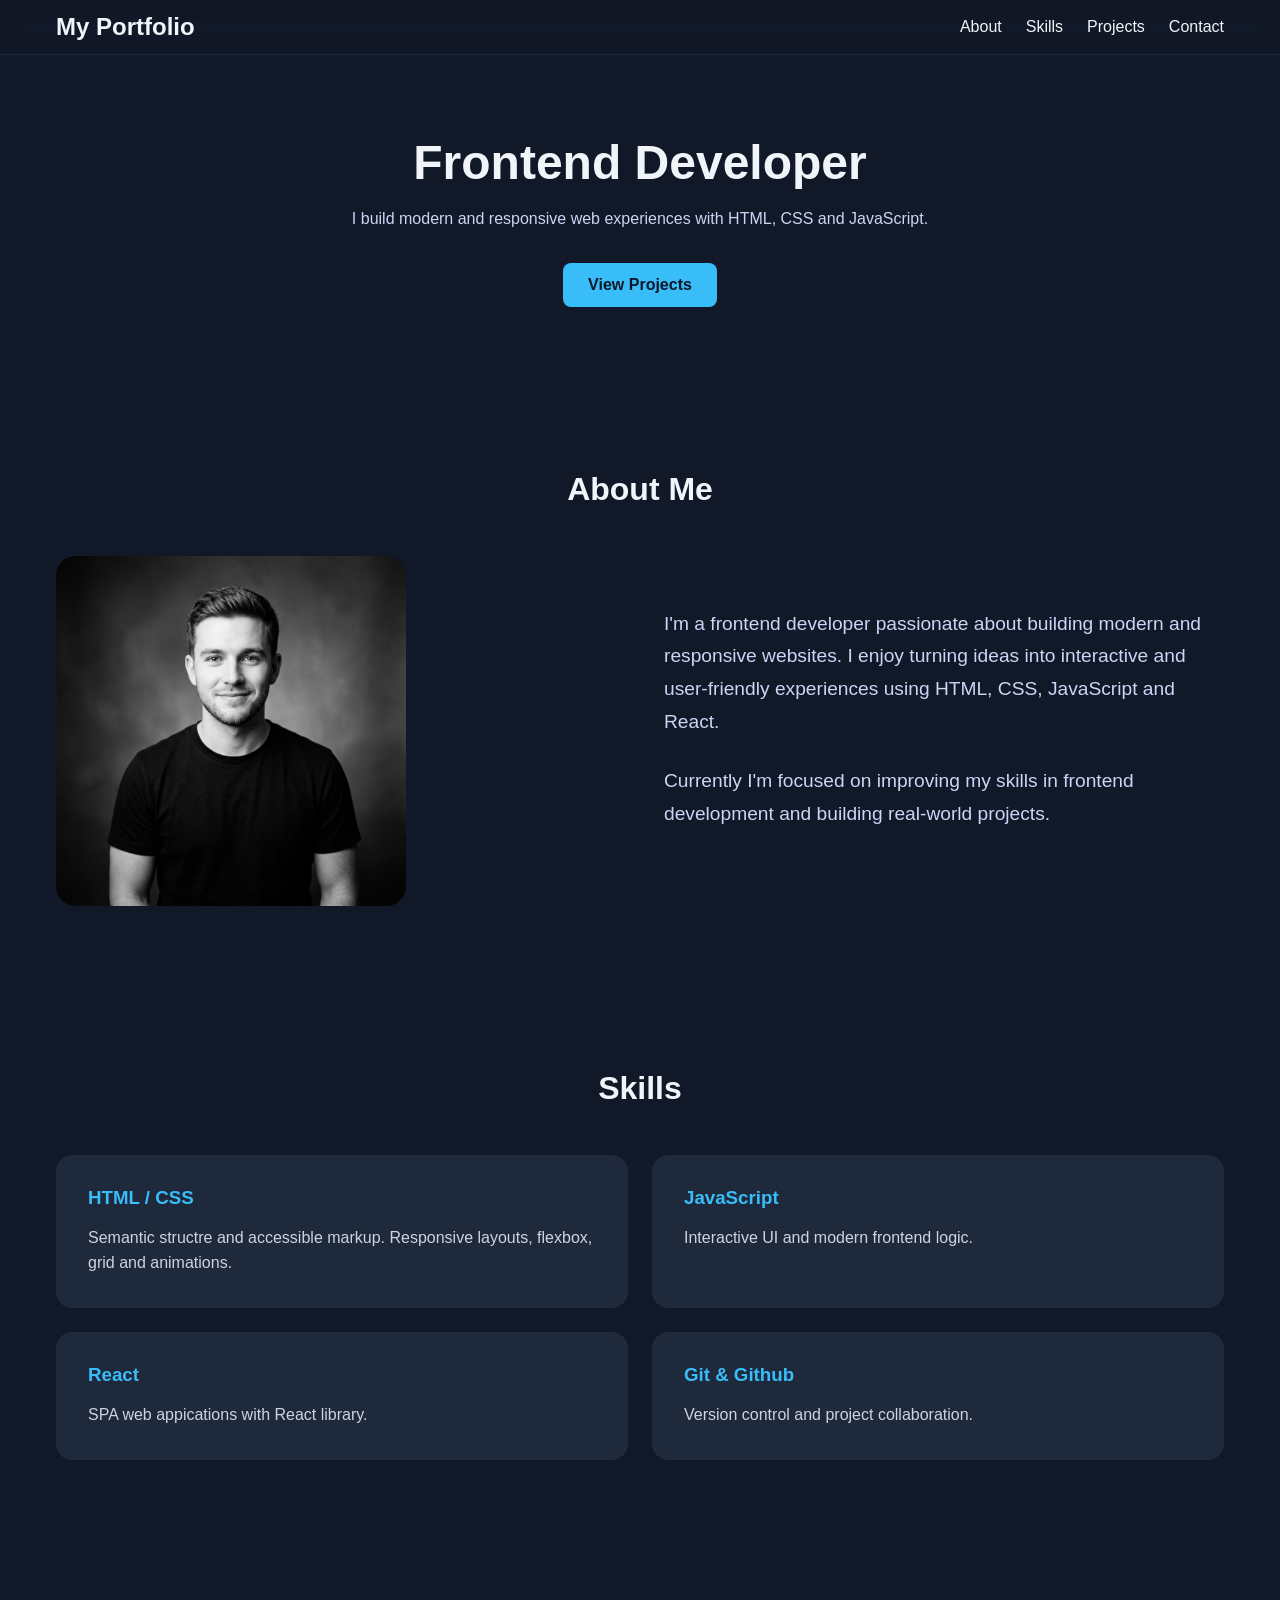
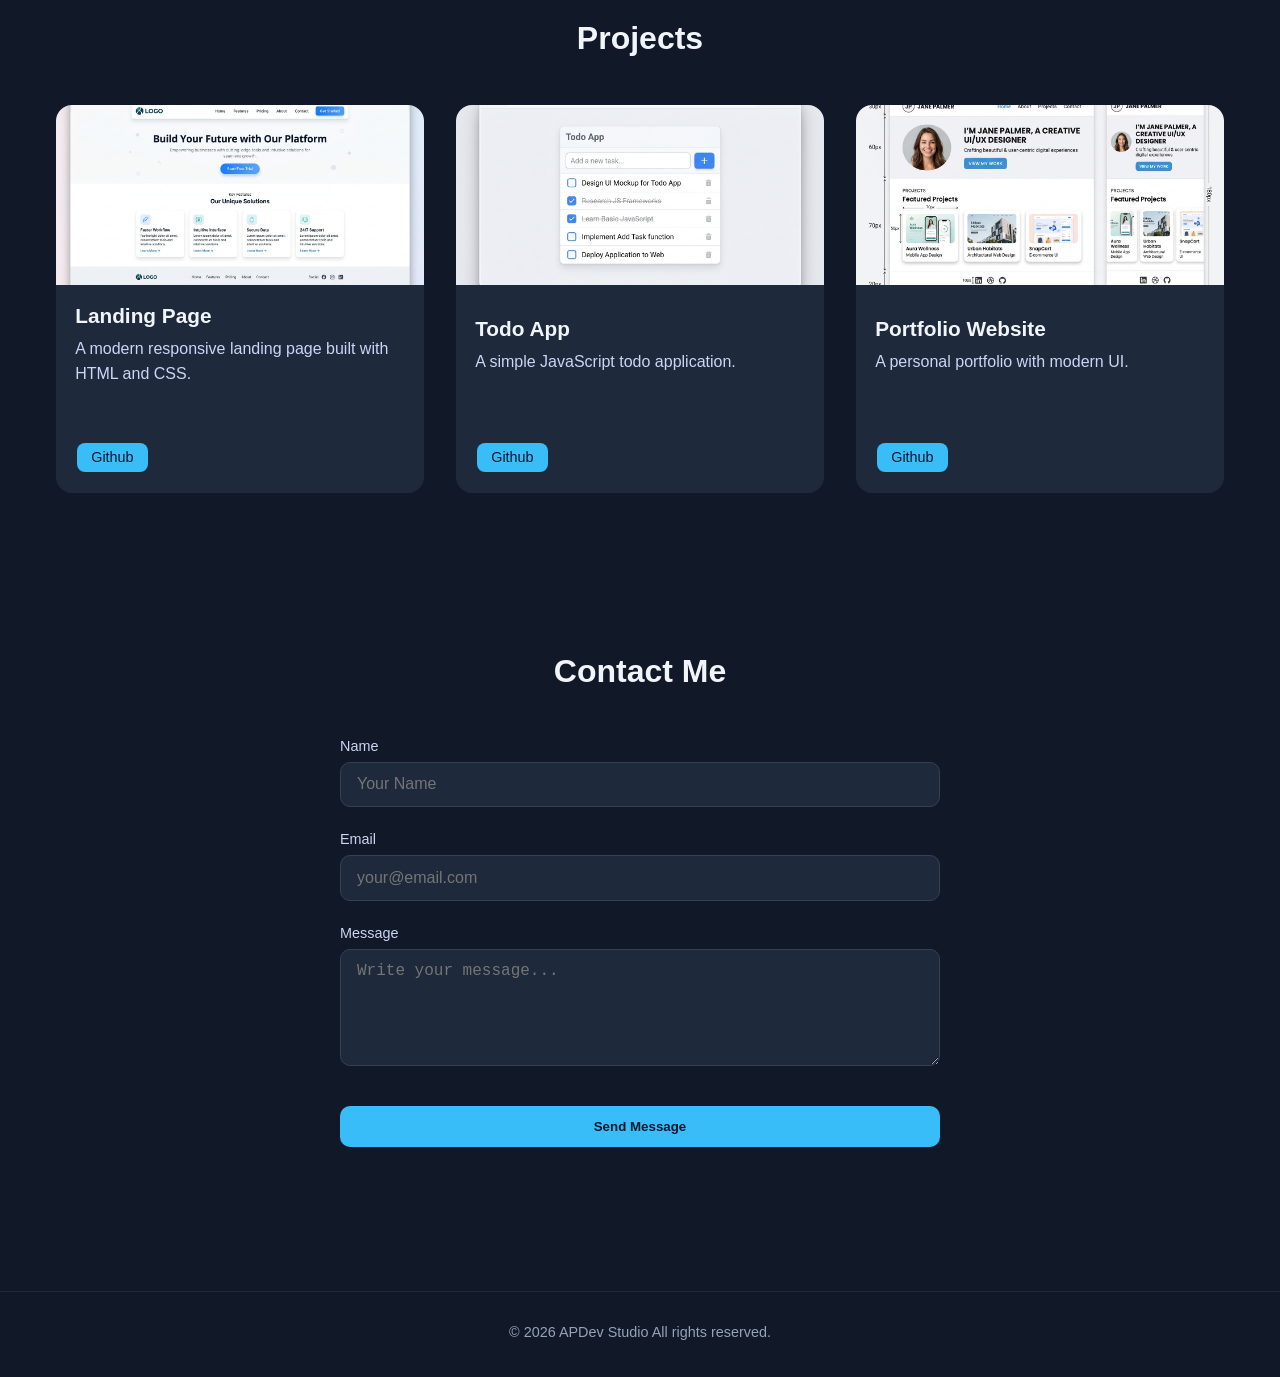
==== index.html @ f64de382 "initial commit" ====
<!DOCTYPE html>
<html>
  <head>
    <meta name="viewport" content="width=device-width, initial-scale=1.0" />
    <link rel="stylesheet" href="style.css" />
    <title>Portfolio</title>
  </head>

  <body>
    <header>
      <div class="container">
        <nav class="navbar">
          <h1 class="logo">My Portfolio</h1>

          <ul class="nav-links" id="nav-links">
            <li><a href="#about">About</a></li>
            <li><a href="#skills">Skills</a></li>
            <li><a href="#projects">Projects</a></li>
            <li><a href="#contact">Contact</a></li>
          </ul>

          <div class="menu-toggle" id="menu-toggle">☰</div>
        </nav>
      </div>
    </header>

    <main>
      <section id="hero" class="hero">
        <div class="container">
          <div class="hero-content">
            <h2>Frontend Developer</h2>

            <p>
              I build modern and responsive web experiences with HTML, CSS and
              JavaScript.
            </p>

            <a href="#projects" class="btnHero">View Projects</a>
          </div>
        </div>
      </section>

      <section id="about" class="about reveal">
        <div class="container">
          <h2 class="section-title">About Me</h2>

          <div class="about-content">
            <div class="about-text">
              <p>
                I'm a frontend developer passionate about building modern and
                responsive websites. I enjoy turning ideas into interactive and
                user-friendly experiences using HTML, CSS, JavaScript and React.
              </p>

              <p>
                Currently I'm focused on improving my skills in frontend
                development and building real-world projects.
              </p>
            </div>

            <div class="about-image">
              <img src="images/profile.png" alt="profile" />
            </div>
          </div>
        </div>
      </section>

      <section id="skills" class="skills reveal">
        <div class="container">
          <h2 class="section-title">Skills</h2>

          <div class="skills-grid">
            <div class="skill-card">
              <h3>HTML / CSS</h3>
              <p>
                Semantic structre and accessible markup. Responsive layouts,
                flexbox, grid and animations.
              </p>
            </div>
            <div class="skill-card">
              <h3>JavaScript</h3>
              <p>Interactive UI and modern frontend logic.</p>
            </div>
            <div class="skill-card">
              <h3>React</h3>
              <p>SPA web appications with React library.</p>
            </div>
            <div class="skill-card">
              <h3>Git & Github</h3>
              <p>Version control and project collaboration.</p>
            </div>
          </div>
        </div>
      </section>

      <section id="projects" class="projects reveal">
        <div class="container">
          <h2 class="section-title">Projects</h2>

          <div class="projects-grid">
            <div class="project-card">
              <img src="images/project1.png" alt="project1" />

              <div class="project-content">
                <h3>Landing Page</h3>
                <p>A modern responsive landing page built with HTML and CSS.</p>
              </div>

              <div class="project-link">
                <a href="#">Github</a>
              </div>
            </div>
            <div class="project-card">
              <img src="images/project2.png" alt="project2" />

              <div class="project-content">
                <h3>Todo App</h3>
                <p>A simple JavaScript todo application.</p>
              </div>

              <div class="project-link">
                <a href="#">Github</a>
              </div>
            </div>
            <div class="project-card">
              <img src="images/project3.png" alt="project3" />

              <div class="project-content">
                <h3>Portfolio Website</h3>
                <p>A personal portfolio with modern UI.</p>
              </div>

              <div class="project-link">
                <a href="#">Github</a>
              </div>
            </div>
          </div>
        </div>
      </section>

      <section id="contact" class="contact reveal">
        <div class="container">
          <h2 class="section-title">Contact Me</h2>

          <form class="contact-form">
            <div class="form-group">
              <label for="name">Name</label>
              <input type="text" id="name" placeholder="Your Name" required />
            </div>

            <div class="form-group">
              <label for="email">Email</label>
              <input
                type="email"
                id="email"
                placeholder="your@email.com"
                required
              />
            </div>

            <div class="form-group">
              <label for="message">Message</label>
              <textarea
                id="message"
                rows="5"
                placeholder="Write your message..."
                required
              ></textarea>
            </div>

            <button type="submit" class="btnForm">Send Message</button>
          </form>
        </div>
      </section>
    </main>

    <footer class="footer">
      <div class="container">
        <p class="copyright">
          © 2026 <a href="">APDev Studio</a> All rights reserved.
        </p>
      </div>
    </footer>

    <script src="app.js"></script>
  </body>
</html>
---- style.css ----
* {
  margin: 0;
  padding: 0;
  box-sizing: border-box;
}

html {
  scroll-behavior: smooth;
}

body {
  background-color: #111827;
  color: #f1f5f9;
  font-family: Arial, Helvetica, sans-serif;
  min-height: 100vh;
}

header {
  padding: 1rem 0;
  position: sticky;
  top: 0;
  left: 0;
  width: 100%;
  z-index: 1000;
  background-color: #111827 rgba(17, 24, 39, 0.8);
  border-bottom: 1px solid #1e293b;
  padding: 0.8rem 0;
  backdrop-filter: blur(10px);
}

section {
  scroll-margin-top: 80px;
}

a {
  text-decoration: none;
  color: inherit;
}

ul {
  list-style: none;
  padding: 0;
  margin: 0;
}

input:-webkit-autofill,
input:-webkit-autofill:hover,
input:-webkit-autofill:focus {
  -webkit-box-shadow: 0 0 0 1000px #1e293b inset;
  -webkit-text-fill-color: #f1f5f9;
}

.container {
  margin: 0 auto;
  width: 100%;
  max-width: 1200px;
  padding-inline: 1rem;
}

.navbar {
  display: flex;
  justify-content: space-between;
  align-items: center;
}

.nav-links {
  display: flex;
  gap: 1.5rem;
}

.nav-links a {
  transition: color 0.3s ease-out;
}

.nav-links a:hover {
  color: #38bdf8;
}

.nav-links a.active {
  color: #38bdf8;
}

.menu-toggle {
  display: none;
  transition: transform 0.3s ease;
}

.menu-toggle:active {
  transform: scale(0.8);
}

@media (max-width: 768px) {
  .menu-toggle {
    display: block;
  }

  .nav-links {
    position: absolute;
    top: 80px;
    right: 20px;

    background: rgba(30, 41, 59, 0.9);
    backdrop-filter: blur(12px);
    border: 1px solid rgba(255, 255, 255, 0.1);

    flex-direction: column;
    width: 220px;
    padding: 1.5rem;
    gap: 0.5rem;
    border-radius: 20px;
    box-shadow: 0 10px 30px rgba(0, 0, 0, 0.5);

    opacity: 0;
    visibility: hidden;
    transform: translateY(-20px) scale(0.95);
    transition: all 0.4s cubic-bezier(0.175, 0.885, 0.32, 1.275);
    pointer-events: none;
  }

  .nav-links.active {
    opacity: 1;
    visibility: visible;
    transform: translateY(0) scale(1);
    pointer-events: auto;
  }

  .nav-links li {
    width: 100%;
  }

  .nav-links li a {
    padding: 12px 15px;
    border-radius: 12px;
    display: block;
    width: 100%;
    transition: all 0.3s ease;
  }

  .nav-links li a:hover {
    background: rgba(56, 189, 248, 0.15);
    color: #38bdf8;
    padding-right: 25px;
  }
}

.hero {
  padding: 5rem 0;
}

.hero h2 {
  font-size: 3rem;
  margin-bottom: 1rem;
}

.hero p {
  max-width: 600px;
  margin: 0 auto 2rem;
  color: #cbd5f5;
  line-height: 1.6;
}

.hero-content {
  text-align: center;
}

.btnHero {
  display: inline-block;
  padding: 0.8rem 1.6rem;
  background: #38bdf8;
  color: #0f172a;
  border-radius: 8px;
  font-weight: 600;
  transition: all 0.2s ease-in-out;
  position: relative;
  overflow: hidden;
}

.btnHero:hover {
  background: #0ea5e9;
  transform: scale(1.03);
}

.btnHero::after {
  content: '';
  position: absolute;
  width: 0;
  height: 0;
  background: rgba(255, 255, 255, 0.4);
  border-radius: 20%;
  top: 50%;
  left: 50%;
  transform: translate(-50%, -50%);
  transition: width 0.3s ease, height 0.3s ease;
}

.btnHero:active::after {
  width: 300px;
  height: 300px;
}

.section-title {
  font-size: 2rem;
  text-align: center;
  margin-bottom: 3rem;
}

.about {
  padding: 5rem 0;
}

.about-content {
  display: flex;
  flex-direction: row-reverse;
  align-items: center;
  gap: 3rem;
}

@media (max-width: 768px) {
  .about-content {
    flex-direction: column;
    text-align: center;
  }

  .about-image img {
    max-width: 250px;
  }
}

.about-text {
  flex: 1;
}

.about-text p {
  color: #cbd5f5;
  line-height: 1.7;
  margin-bottom: 1.7rem;
  font-size: 1.2rem;
  transition: transform 0.3s ease-out;
}

.about-text p:hover {
  transform: scale(1.03);
}

.about-image {
  flex: 1;
}

.about-image img {
  width: 100%;
  max-width: 350px;
  border-radius: 20px;
  object-fit: cover;
  transition: transform 0.3s ease-out;
}

.about-image img:hover {
  transform: scale(1.03);
}

.skills {
  padding: 5rem 0;
}

.skills-grid {
  display: grid;
  grid-template-columns: repeat(2, 1fr);
  gap: 1.5rem;
}

.skill-card {
  background: #1e293b;
  padding: 2rem;
  border-radius: 16px;
  transition: transform 0.3s ease, background 0.3s ease;
}

.skill-card:hover {
  transform: translate(-8px);
  background: #334155;
}

.skill-card h3 {
  margin-bottom: 1rem;
  color: #38bdf8;
}

.skill-card p {
  color: #cbd5e1;
  line-height: 1.6;
}

.projects {
  padding: 5rem 0;
}

.projects-grid {
  display: grid;
  grid-template-columns: repeat(auto-fill, minmax(280px, 1fr));
  gap: 2rem;
}

.project-card {
  display: flex;
  flex-direction: column;
  justify-content: space-between;
  background: #1e293b;
  border-radius: 16px;
  overflow: hidden;
  transition: transform 0.3s ease, background 0.3s ease;
}

.project-card:hover {
  transform: translateY(-10px);
  background: #334155;
}

.project-card img {
  width: 100%;
  height: 180px;
  object-fit: cover;
  transition: transform 0.4s ease;
}

.project-card img:hover {
  transform: scale(1.06);
}

.project-content {
  padding: 1.2rem;
}

.project-content h3 {
  font-size: 1.3rem;
  margin-bottom: 0.5rem;
}

.project-content p {
  color: #cbd5f5;
  line-height: 1.6;
  margin-bottom: 1rem;
}

.project-link {
  padding: 1.3rem;
  display: flex;
  gap: 1rem;
}

.project-link a {
  font-size: 0.9rem;
  padding: 0.4rem 0.9rem;
  border-radius: 8px;
  background: #38bdf8;
  color: #0f172a;
  transition: transform 0.2s ease, background 0.2s ease;
}

.project-link a:hover {
  background: #0ea5e9;
  transform: scale(1.04);
}

.contact {
  padding: 5rem 0;
}

.contact-form {
  max-width: 600px;
  margin: 0 auto;
}

.form-group {
  margin-bottom: 1.5rem;
  display: flex;
  flex-direction: column;
}

.form-group label {
  margin-bottom: 0.5rem;
  font-size: 0.9rem;
  color: #cbd5f5;
}

.form-group input,
.form-group textarea {
  padding: 0.8rem 1rem;
  border-radius: 10px;
  border: 1px solid #334155;
  background: #1e293b;
  color: #f1f5f9;
  font-size: 1rem;
  outline: none;
  transition: border 0.2s ease, box-shadow 0.2s ease;
}

.form-group input:focus,
.form-group textarea:focus {
  border-color: #38bdf8;
  box-shadow: 0 0 0 3px rgba(56, 189, 248, 0.2);
}

.form-group input:hover:not(:focus),
.form-group textarea:hover:not(:focus) {
  border-color: #475569;
  box-shadow: 0 0 6px rgba(56, 189, 248, 0.3);
}

.btnForm {
  display: inline-block;
  padding: 0.8rem 1.5rem;
  background: #38bdf8;
  color: #0f172a;
  border-radius: 10px;
  font-weight: 600;
  border: none;
  cursor: pointer;
  transition: transform 0.2s ease, background 0.2s ease;
  border: none;
  cursor: pointer;
  width: 100%;
  margin-top: 1rem;
}

.btnForm:hover {
  background: #0ea5e9;
  transform: scale(1.02);
}

.footer {
  padding: 2rem 0;
  border-top: 1px solid #1e293b;
  margin-top: 4rem;
}

.footer .container {
  text-align: center;
}

.copyright {
  color: #94a3b8;
  font-size: 0.9rem;
}

.reveal {
  opacity: 0;
  transform: translateY(40px);
  transition: all 0.6s ease;
}

.reveal.active {
  opacity: 1;
  transform: translateY(0);
}
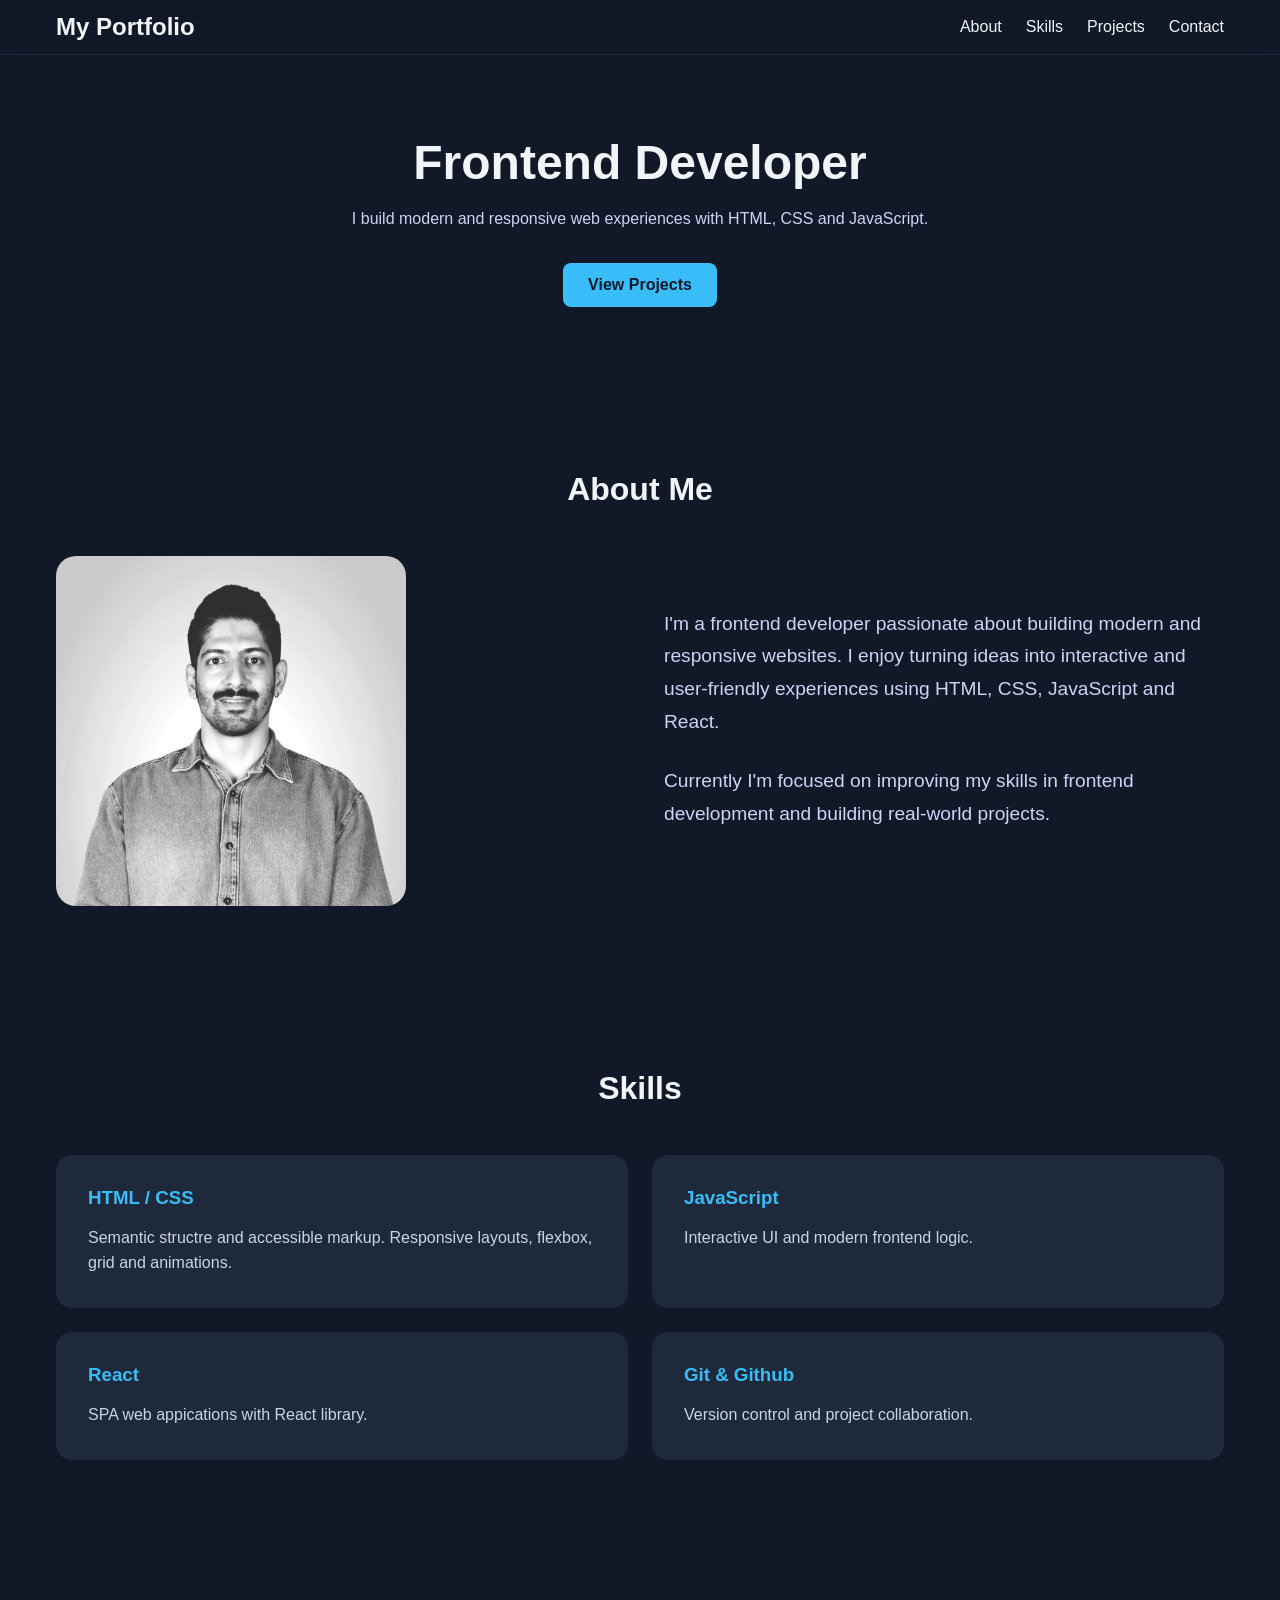
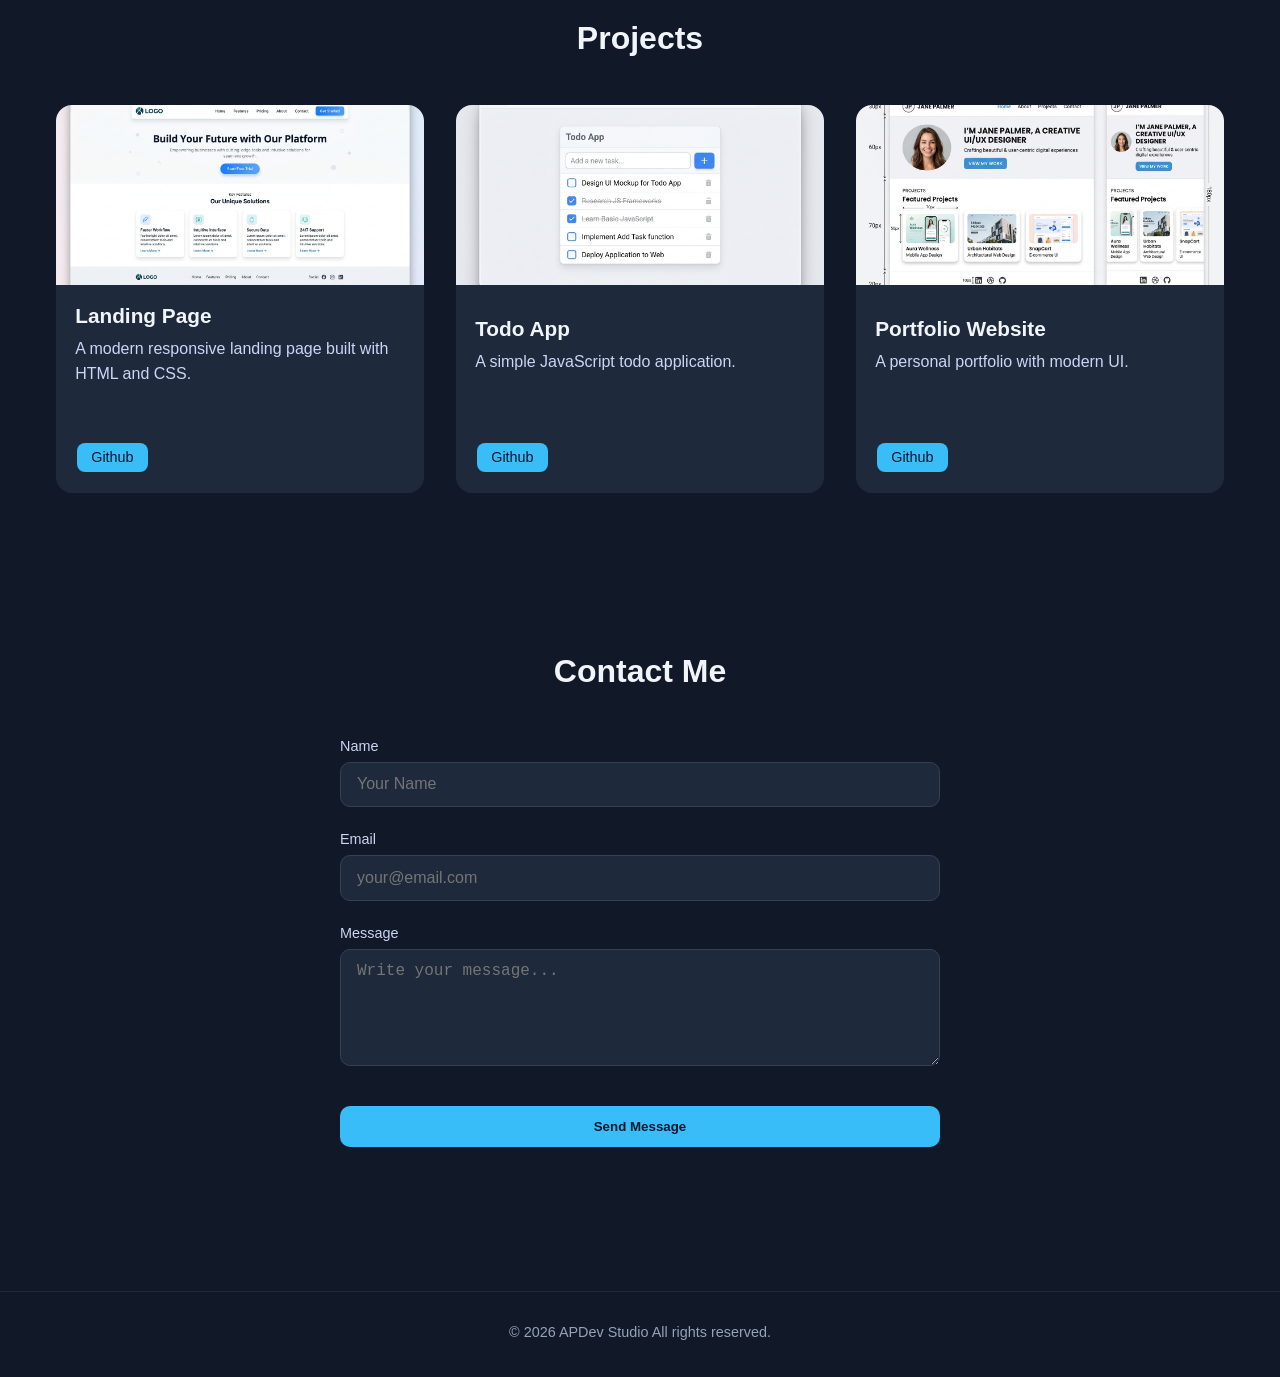
==== commit 6e7160bc: "trigger rebuild" ====
--- a/index.html
+++ b/index.html
@@ -3,6 +3,7 @@
   <head>
     <meta name="viewport" content="width=device-width, initial-scale=1.0" />
     <link rel="stylesheet" href="style.css" />
+    <meta charset="UTF-8" />
     <title>Portfolio</title>
   </head>
 
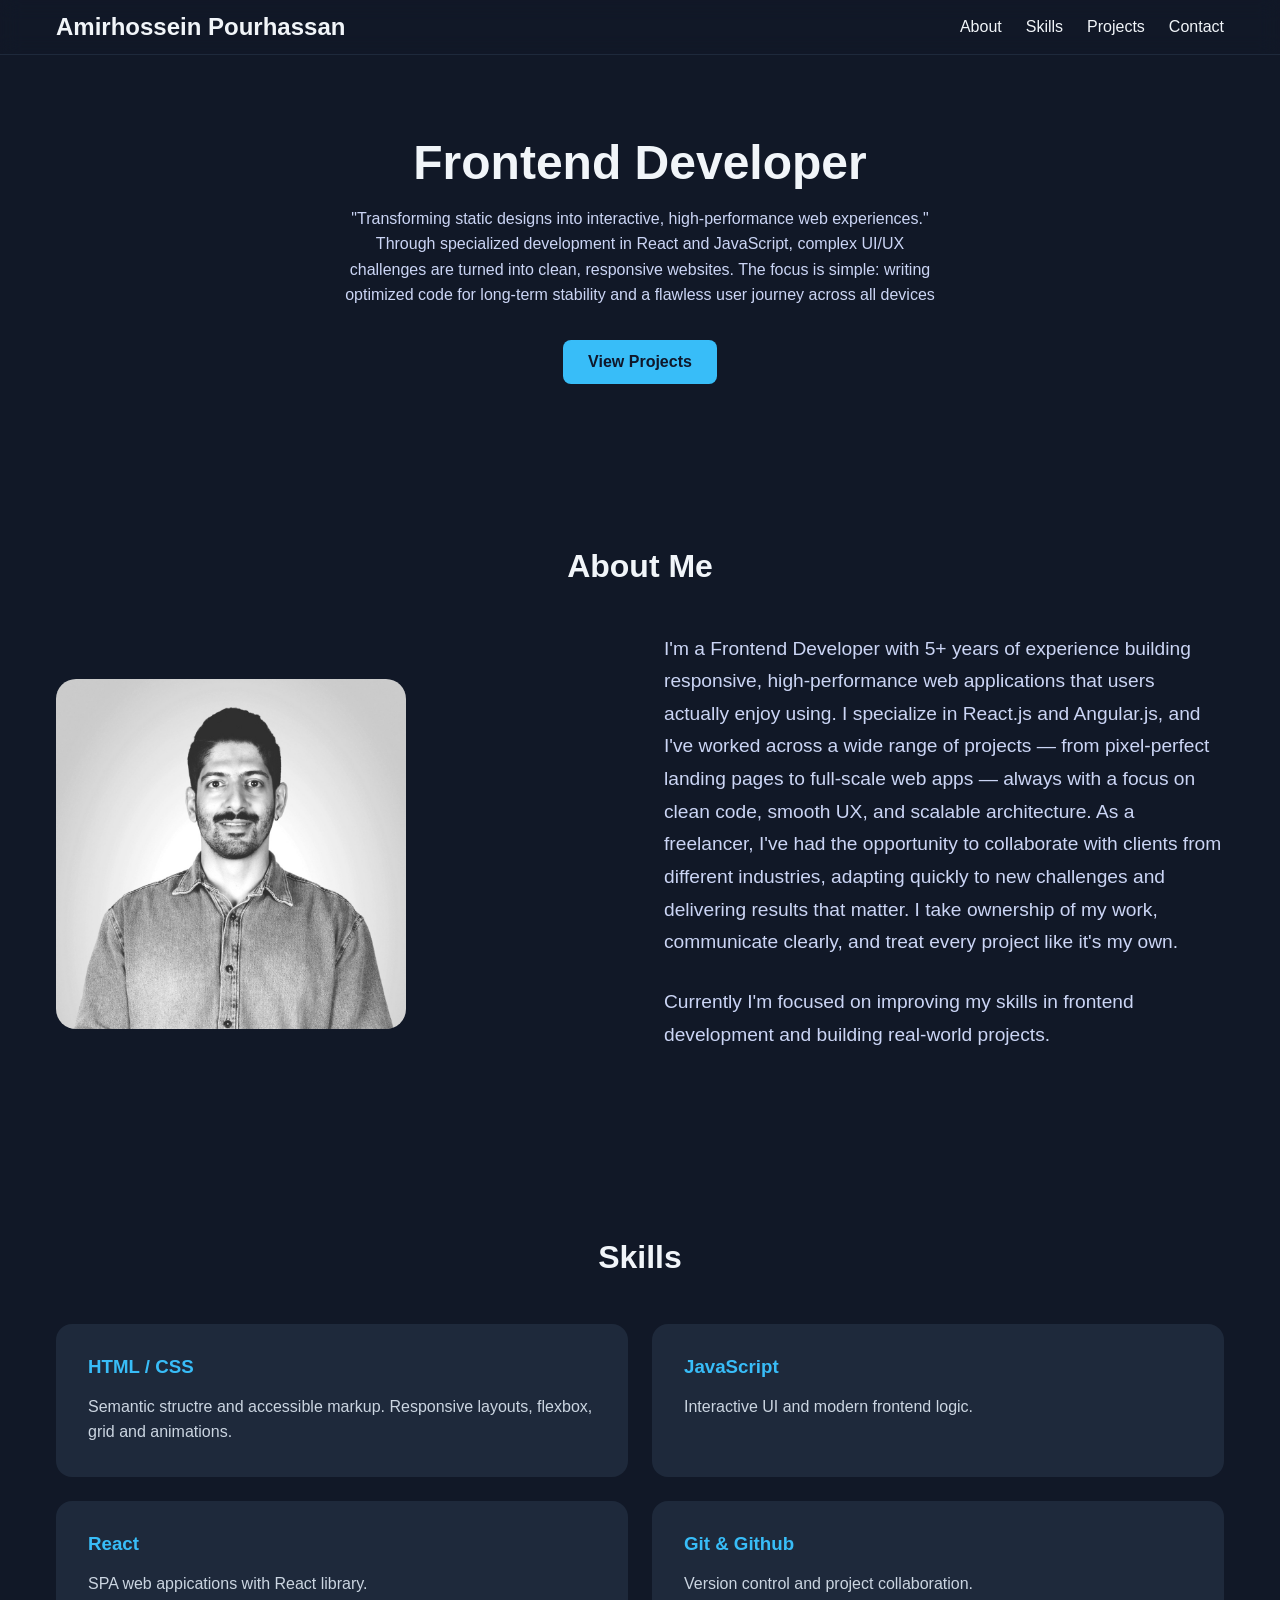
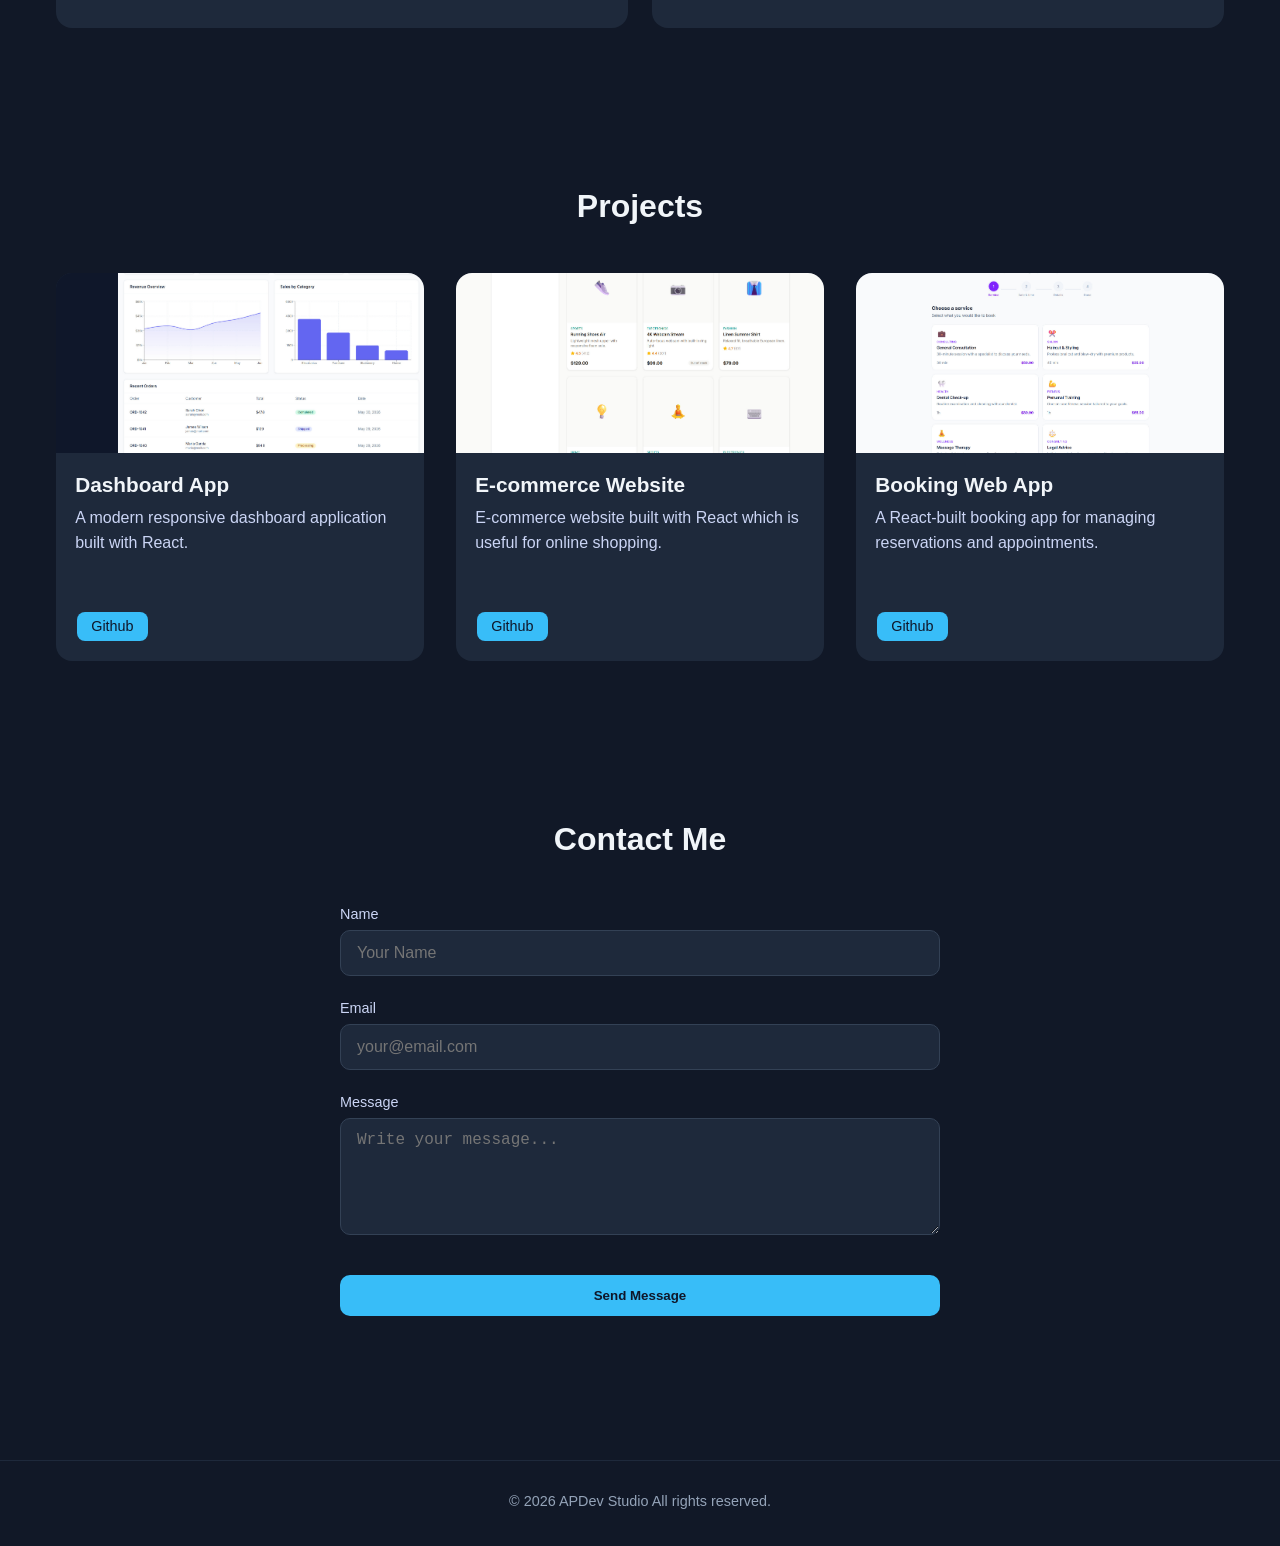
==== commit 6a867d65: "updated projects" ====
--- a/index.html
+++ b/index.html
@@ -1,4 +1,4 @@
-<!DOCTYPE html>
+<!doctype html>
 <html>
   <head>
     <meta name="viewport" content="width=device-width, initial-scale=1.0" />
@@ -11,7 +11,7 @@
     <header>
       <div class="container">
         <nav class="navbar">
-          <h1 class="logo">My Portfolio</h1>
+          <h1 class="logo">Amirhossein Pourhassan</h1>
 
           <ul class="nav-links" id="nav-links">
             <li><a href="#about">About</a></li>
@@ -32,8 +32,12 @@
             <h2>Frontend Developer</h2>
 
             <p>
-              I build modern and responsive web experiences with HTML, CSS and
-              JavaScript.
+              "Transforming static designs into interactive, high-performance
+              web experiences." Through specialized development in React and
+              JavaScript, complex UI/UX challenges are turned into clean,
+              responsive websites. The focus is simple: writing optimized code
+              for long-term stability and a flawless user journey across all
+              devices
             </p>
 
             <a href="#projects" class="btnHero">View Projects</a>
@@ -48,9 +52,17 @@
           <div class="about-content">
             <div class="about-text">
               <p>
-                I'm a frontend developer passionate about building modern and
-                responsive websites. I enjoy turning ideas into interactive and
-                user-friendly experiences using HTML, CSS, JavaScript and React.
+                I'm a Frontend Developer with 5+ years of experience building
+                responsive, high-performance web applications that users
+                actually enjoy using. I specialize in React.js and Angular.js,
+                and I've worked across a wide range of projects — from
+                pixel-perfect landing pages to full-scale web apps — always with
+                a focus on clean code, smooth UX, and scalable architecture. As
+                a freelancer, I've had the opportunity to collaborate with
+                clients from different industries, adapting quickly to new
+                challenges and delivering results that matter. I take ownership
+                of my work, communicate clearly, and treat every project like
+                it's my own.
               </p>
 
               <p>
@@ -100,11 +112,13 @@
 
           <div class="projects-grid">
             <div class="project-card">
-              <img src="images/project1.png" alt="project1" />
+              <img src="images/project1.jpg" alt="project1" />
 
               <div class="project-content">
-                <h3>Landing Page</h3>
-                <p>A modern responsive landing page built with HTML and CSS.</p>
+                <h3>Dashboard App</h3>
+                <p>
+                  A modern responsive dashboard application built with React.
+                </p>
               </div>
 
               <div class="project-link">
@@ -112,11 +126,14 @@
               </div>
             </div>
             <div class="project-card">
-              <img src="images/project2.png" alt="project2" />
+              <img src="images/project2.jpg" alt="project2" />
 
               <div class="project-content">
-                <h3>Todo App</h3>
-                <p>A simple JavaScript todo application.</p>
+                <h3>E-commerce Website</h3>
+                <p>
+                  E-commerce website built with React which is useful for online
+                  shopping.
+                </p>
               </div>
 
               <div class="project-link">
@@ -124,11 +141,14 @@
               </div>
             </div>
             <div class="project-card">
-              <img src="images/project3.png" alt="project3" />
+              <img src="images/project3.jpg" alt="project3" />
 
               <div class="project-content">
-                <h3>Portfolio Website</h3>
-                <p>A personal portfolio with modern UI.</p>
+                <h3>Booking Web App</h3>
+                <p>
+                  A React-built booking app for managing reservations and
+                  appointments.
+                </p>
               </div>
 
               <div class="project-link">
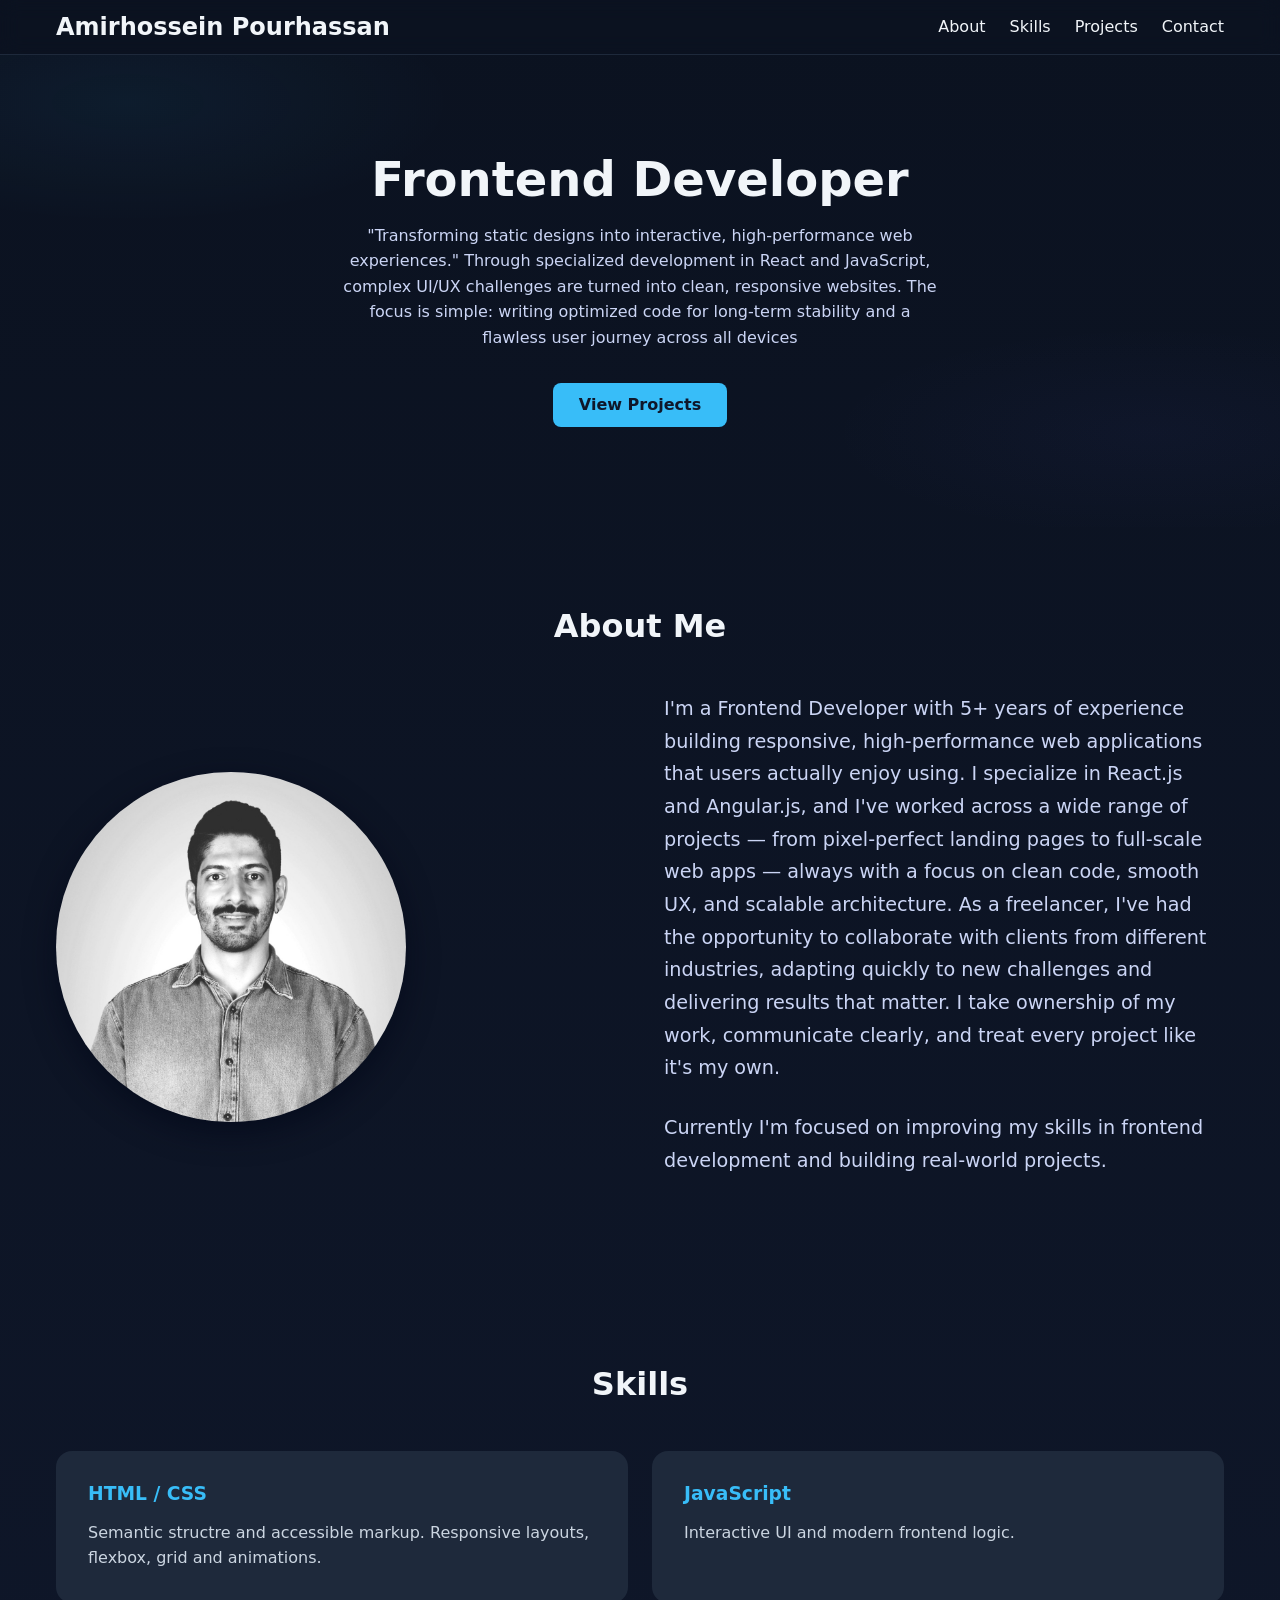
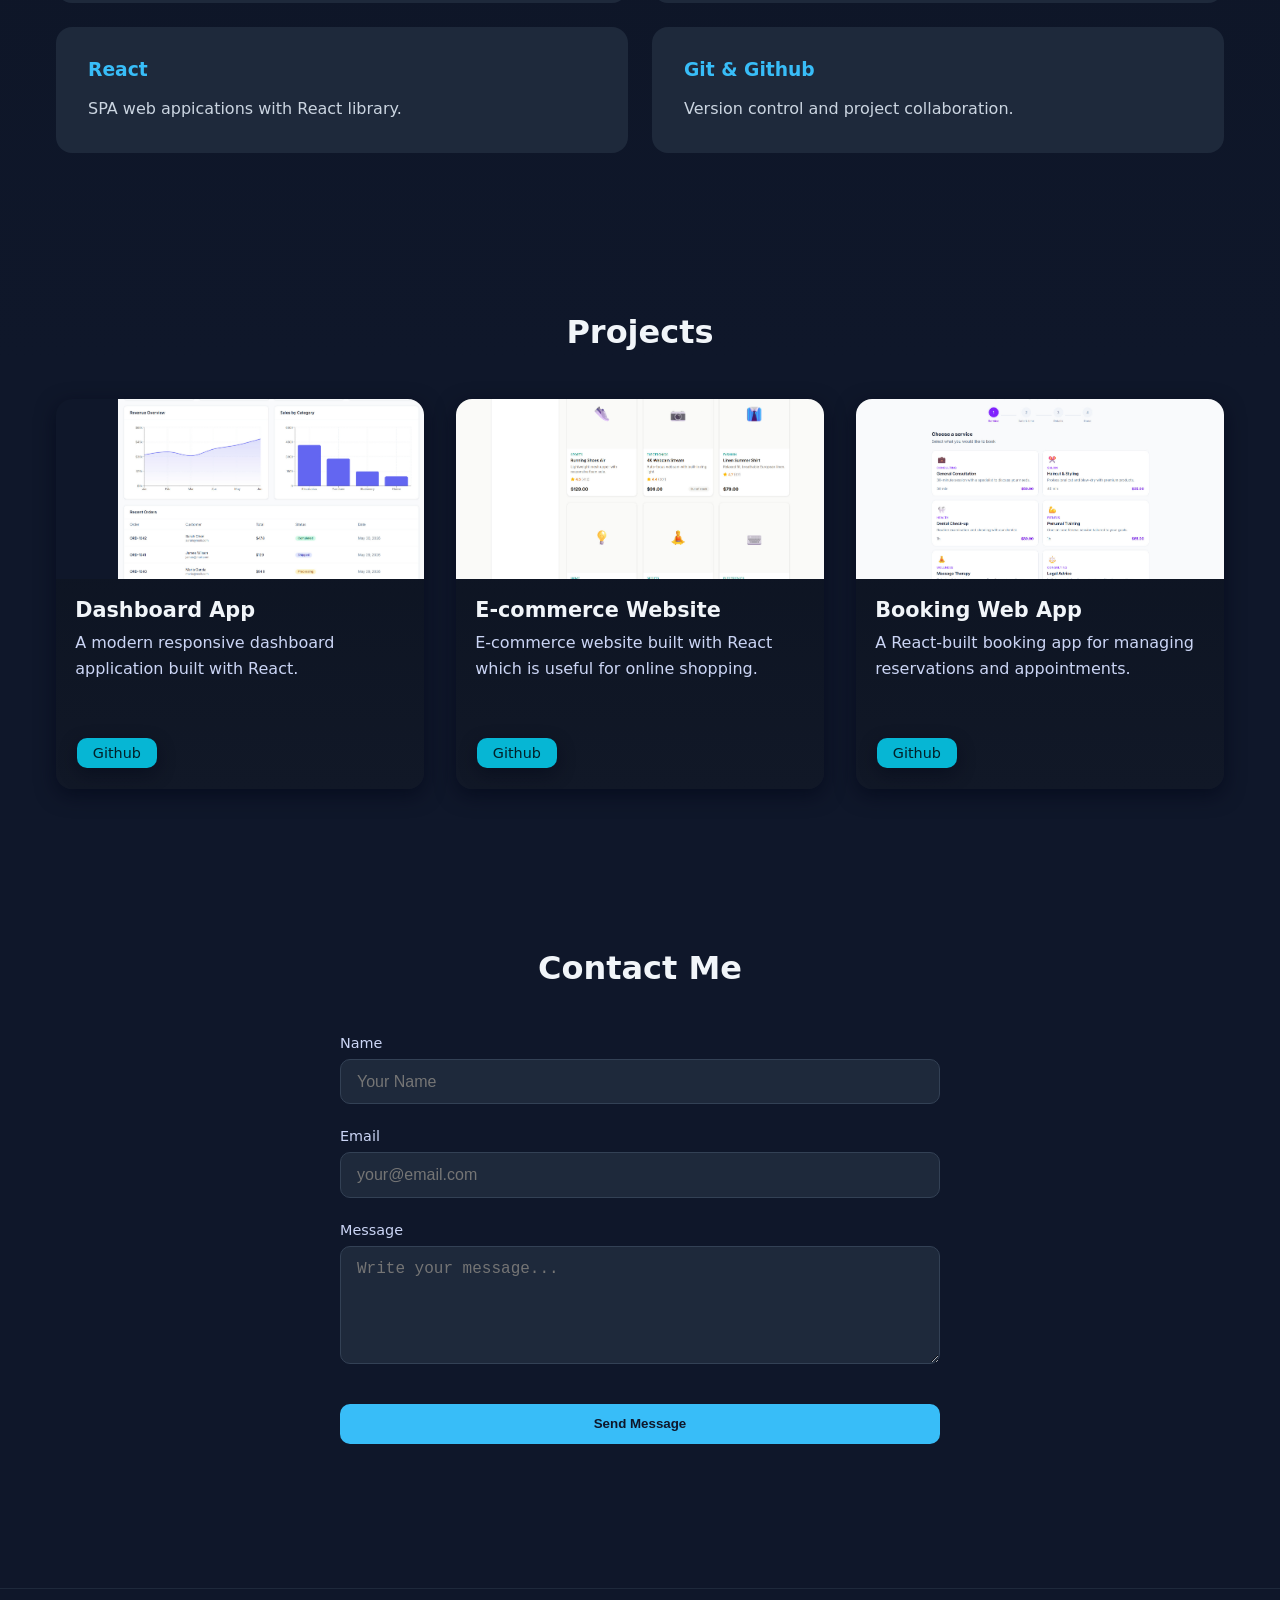
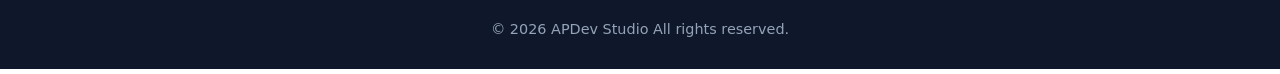
==== commit 33a5de4a: "UI: improve visuals; make project cards link to GitHub; contact form mailto and confirmation" ====
--- a/index.html
+++ b/index.html
@@ -122,7 +122,7 @@
               </div>
 
               <div class="project-link">
-                <a href="#">Github</a>
+                <a href="https://github.com/a-pourhasan/landing-page" target="_blank" rel="noopener">Github</a>
               </div>
             </div>
             <div class="project-card">
@@ -137,7 +137,7 @@
               </div>
 
               <div class="project-link">
-                <a href="#">Github</a>
+                <a href="https://github.com/a-pourhasan/todo-app" target="_blank" rel="noopener">Github</a>
               </div>
             </div>
             <div class="project-card">
@@ -152,7 +152,7 @@
               </div>
 
               <div class="project-link">
-                <a href="#">Github</a>
+                <a href="https://github.com/a-pourhasan/a-pourhasan.github.io" target="_blank" rel="noopener">Github</a>
               </div>
             </div>
           </div>
@@ -163,7 +163,7 @@
         <div class="container">
           <h2 class="section-title">Contact Me</h2>
 
-          <form class="contact-form">
+          <form id="contact-form" class="contact-form" action="mailto:amir.frontdeveloper@gmail.com" method="post" enctype="text/plain">
             <div class="form-group">
               <label for="name">Name</label>
               <input type="text" id="name" placeholder="Your Name" required />
@@ -190,6 +190,8 @@
             </div>
 
             <button type="submit" class="btnForm">Send Message</button>
+            <div id="contact-result" style="margin-top:12px;color:#9ae6b4;font-weight:600;display:none;">ارسال شد — لطفا ایمیل خود را در برنامه ایمیل‌تان بررسی کنید.</div>
+          </form>
           </form>
         </div>
       </section>
--- a/style.css
+++ b/style.css
@@ -9,10 +9,19 @@
 }
 
 body {
-  background-color: #111827;
+  background: linear-gradient(180deg, #0b1220 0%, #0f172a 60%);
   color: #f1f5f9;
-  font-family: Arial, Helvetica, sans-serif;
+  font-family:
+    Inter,
+    system-ui,
+    -apple-system,
+    'Segoe UI',
+    Roboto,
+    'Helvetica Neue',
+    Arial;
   min-height: 100vh;
+  -webkit-font-smoothing: antialiased;
+  -moz-osx-font-smoothing: grayscale;
 }
 
 header {
@@ -190,7 +199,9 @@
   top: 50%;
   left: 50%;
   transform: translate(-50%, -50%);
-  transition: width 0.3s ease, height 0.3s ease;
+  transition:
+    width 0.3s ease,
+    height 0.3s ease;
 }
 
 .btnHero:active::after {
@@ -249,9 +260,14 @@
 .about-image img {
   width: 100%;
   max-width: 350px;
-  border-radius: 20px;
+  border-radius: 999px;
   object-fit: cover;
-  transition: transform 0.3s ease-out;
+  transition:
+    transform 0.3s ease-out,
+    box-shadow 0.3s ease-out;
+  box-shadow:
+    0 10px 30px rgba(2, 6, 23, 0.6),
+    inset 0 1px 0 rgba(255, 255, 255, 0.02);
 }
 
 .about-image img:hover {
@@ -272,7 +288,9 @@
   background: #1e293b;
   padding: 2rem;
   border-radius: 16px;
-  transition: transform 0.3s ease, background 0.3s ease;
+  transition:
+    transform 0.3s ease,
+    background 0.3s ease;
 }
 
 .skill-card:hover {
@@ -304,10 +322,13 @@
   display: flex;
   flex-direction: column;
   justify-content: space-between;
-  background: #1e293b;
+  background: linear-gradient(180deg, #0b1220 0%, #111827 100%);
   border-radius: 16px;
   overflow: hidden;
-  transition: transform 0.3s ease, background 0.3s ease;
+  transition:
+    transform 0.32s cubic-bezier(0.2, 0.9, 0.3, 1),
+    box-shadow 0.32s ease;
+  box-shadow: 0 6px 20px rgba(2, 6, 23, 0.6);
 }
 
 .project-card:hover {
@@ -349,11 +370,14 @@
 
 .project-link a {
   font-size: 0.9rem;
-  padding: 0.4rem 0.9rem;
-  border-radius: 8px;
-  background: #38bdf8;
-  color: #0f172a;
-  transition: transform 0.2s ease, background 0.2s ease;
+  padding: 0.45rem 1rem;
+  border-radius: 10px;
+  background: #06b6d4;
+  color: #022028;
+  transition:
+    transform 0.18s ease,
+    background 0.18s ease;
+  box-shadow: 0 6px 18px rgba(2, 6, 23, 0.45);
 }
 
 .project-link a:hover {
@@ -391,7 +415,9 @@
   color: #f1f5f9;
   font-size: 1rem;
   outline: none;
-  transition: border 0.2s ease, box-shadow 0.2s ease;
+  transition:
+    border 0.2s ease,
+    box-shadow 0.2s ease;
 }
 
 .form-group input:focus,
@@ -415,7 +441,9 @@
   font-weight: 600;
   border: none;
   cursor: pointer;
-  transition: transform 0.2s ease, background 0.2s ease;
+  transition:
+    transform 0.2s ease,
+    background 0.2s ease;
   border: none;
   cursor: pointer;
   width: 100%;
@@ -427,6 +455,21 @@
   transform: scale(1.02);
 }
 
+.hero {
+  padding: 6rem 0;
+  background-image:
+    radial-gradient(
+      ellipse at 10% 10%,
+      rgba(56, 189, 248, 0.06),
+      transparent 20%
+    ),
+    radial-gradient(
+      ellipse at 90% 80%,
+      rgba(99, 102, 241, 0.04),
+      transparent 20%
+    );
+}
+
 .footer {
   padding: 2rem 0;
   border-top: 1px solid #1e293b;
